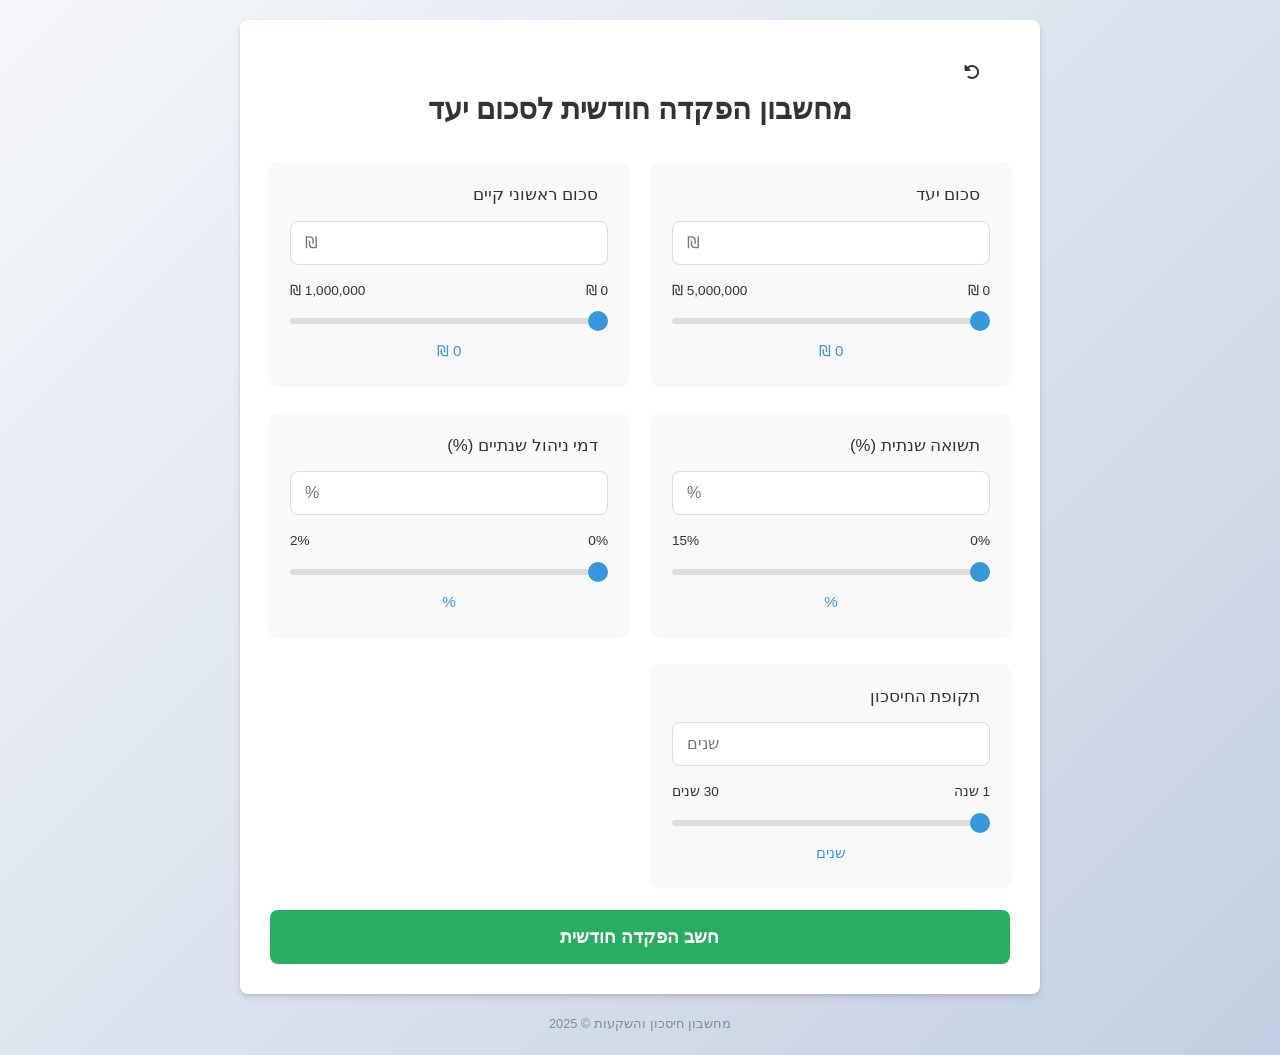
==== hafkada.html @ ba34ff88 "Add files via upload" ====
<!DOCTYPE html>
<html dir="rtl" lang="he">
<head>
    <meta charset="UTF-8">
    <meta name="viewport" content="width=device-width, initial-scale=1.0">
    <link href="https://cdnjs.cloudflare.com/ajax/libs/font-awesome/6.0.0-beta3/css/all.min.css" rel="stylesheet">
    <title>פיננסי-נט</title>
    <style>
        :root {
            --primary-color: #2c3e50;
            --secondary-color: #3498db;
            --accent-color: #27ae60;
            --light-color: #ecf0f1;
            --dark-color: #2c3e50;
            --error-color: #e74c3c;
            --shadow: 0 4px 6px rgba(0, 0, 0, 0.1), 0 1px 3px rgba(0, 0, 0, 0.08);
            --border-radius: 8px;
        }

        * {
            box-sizing: border-box;
            margin: 0;
            padding: 0;
            color:#333;
        }

        body {
            font-family: 'Segoe UI', Tahoma, Geneva, Verdana, sans-serif;
            line-height: 1.6;
            color: var(--dark-color);
            background: linear-gradient(135deg, #f5f7fa 0%, #c3cfe2 100%);
            min-height: 100vh;
            padding: 20px;
        }

        .container {
            max-width: 800px;
            margin: 0 auto;
        }

        .calculator {
            background-color: white;
            border-radius: var(--border-radius);
            padding: 30px;
            box-shadow: var(--shadow);
            margin-bottom: 20px;
        }

        h1 {
            color: var(--primary-color);
            text-align: center;
            margin-bottom: 30px;
            font-weight: 600;
            font-size: 1.8rem;
        }

        .form-grid {
            display: grid;
            grid-template-columns: 1fr;
            gap: 24px;
        }

        @media (min-width: 768px) {
            .form-grid {
                grid-template-columns: 1fr 1fr;
            }
        }

        .input-group {
            margin-bottom: 5px;
            background-color: #f9f9f9;
            padding: 20px;
            border-radius: var(--border-radius);
            box-shadow: 0 2px 4px rgba(0, 0, 0, 0.05);
        }

        label {
            display: block;
            margin-bottom: 12px;
            font-weight: 500;
            color: var(--primary-color);
            font-size: 1.05rem;
        }

        .input-wrapper {
            position: relative;
            margin-bottom: 15px;
        }

        input[type="number"] , input[type="text"] {
            width: 100%;
            padding: 12px 15px;
            border: 1px solid #ddd;
            border-radius: var(--border-radius);
            font-size: 16px;
            transition: all 0.3s ease;
            outline: none;
        }

        input[type="number"]:focus {
            border-color: var(--secondary-color);
            box-shadow: 0 0 0 3px rgba(52, 152, 219, 0.2);
        }

        input[type="range"] {
            width: 100%;
            margin: 10px 0;
            -webkit-appearance: none;
            height: 6px;
            background: #ddd;
            border-radius: 5px;
            outline: none;
        }

        input[type="range"]::-webkit-slider-thumb {
            -webkit-appearance: none;
            appearance: none;
            width: 20px;
            height: 20px;
            border-radius: 50%;
            background: var(--secondary-color);
            cursor: pointer;
            transition: all 0.2s ease;
        }

        input[type="range"]::-moz-range-thumb {
            width: 20px;
            height: 20px;
            border-radius: 50%;
            background: var(--secondary-color);
            cursor: pointer;
            border: none;
            transition: all 0.2s ease;
        }

        input[type="range"]::-webkit-slider-thumb:hover {
            background: var(--primary-color);
            transform: scale(1.1);
        }

        input[type="range"]::-moz-range-thumb:hover {
            background: var(--primary-color);
            transform: scale(1.1);
        }

        .range-display {
            display: flex;
            justify-content: space-between;
            font-size: 0.85rem;
            color: #666;
            margin-bottom: 5px;
        }

        .range-value {
            text-align: center;
            font-weight: 500;
            color: var(--secondary-color);
            font-size: 0.95rem;
            margin-top: 5px;
        }

        button {
            background-color: var(--accent-color);
            color: white;
            padding: 16px 24px;
            border: none;
            border-radius: var(--border-radius);
            cursor: pointer;
            font-size: 18px;
            font-weight: 600;
            width: 100%;
            transition: all 0.3s ease;
            margin-top: 20px;
        }

        button:hover {
            background-color: #219653;
            transform: translateY(-2px);
            box-shadow: 0 7px 14px rgba(0, 0, 0, 0.1), 0 3px 6px rgba(0, 0, 0, 0.08);
        }

        button:active {
            transform: translateY(1px);
        }

        .error {
            color: var(--error-color);
            margin-top: 15px;
            padding: 10px;
            border-radius: var(--border-radius);
            background-color: rgba(231, 76, 60, 0.1);
            display: none;
            text-align: center;
            font-weight: 500;
        }

        .result {
            margin-top: 30px;
            padding: 25px;
            background: linear-gradient(to right, rgba(39, 174, 96, 0.1), rgba(39, 174, 96, 0.2));
            border-radius: var(--border-radius);
            text-align: center;
            display: none;
            animation: fadeIn 0.5s;
            border-right: 4px solid var(--accent-color);
        }

        @keyframes fadeIn {
            from { opacity: 0; transform: translateY(-10px); }
            to { opacity: 1; transform: translateY(0); }
        }

        .result-title {
            font-size: 1.2rem;
            color: var(--primary-color);
            margin-bottom: 15px;
        }

        .result-amount {
            font-size: 2.2rem;
            font-weight: 700;
            color: var(--accent-color);
            margin: 10px 0;
        }

        .result-details {
            font-size: 1rem;
            color: var(--dark-color);
        }

        .input-suffix {
            position: absolute;
            left: 15px;
            top: 50%;
            transform: translateY(-50%);
            color: #777;
            font-weight: 500;
        }

        .credits {
            text-align: center;
            margin-top: 20px;
            font-size: 0.8rem;
            color: #888;
        }

        /* Tooltip styles */
        .tooltip {
            position: relative;
            display: inline-block;
            cursor: help;
            margin-right: 5px;
        }

        .tooltip-icon {
            background-color: #ddd;
            color: #666;
            border-radius: 50%;
            width: 16px;
            height: 16px;
            display: inline-flex;
            align-items: center;
            justify-content: center;
            font-size: 12px;
            font-weight: bold;
        }

        .tooltip-text {
            visibility: hidden;
            width: 200px;
            background-color: var(--dark-color);
            color: #fff;
            text-align: center;
            border-radius: 6px;
            padding: 8px;
            position: absolute;
            z-index: 1;
            bottom: 125%;
            right: 50%;
            margin-right: -100px;
            opacity: 0;
            transition: opacity 0.3s;
            font-size: 0.8rem;
        }

        .tooltip:hover .tooltip-text {
            visibility: visible;
            opacity: 1;
        }
        .closewindow{color:black;margin-top: 10px;margin-right: 30px;}
    </style>
</head>
<body>
    
    <div class="container">
        <div class="calculator">
            <div class='closewindow' onclick='window.parent.showMachshevonim();'><i class="fa-solid fa-rotate-left"></i>
            </div>
            <h1 style="color:var(--main-color);">מחשבון הפקדה חודשית לסכום יעד</h1>
            
            <div class="form-grid">
                <div class="input-group">
                    <label for="targetAmount" style="color:var(--main-color);" >
                        <div class="tooltip" >
                            <span  class="tooltip-text">סכום היעד בסוף התקופה</span>
                        </div>
                        סכום יעד
                    </label>
                    <div class="input-wrapper">
                        <input type="text" id="targetAmount" onchange="hideresult()"
                         value="" required>
                        <span class="input-suffix">₪</span>
                    </div>
                    <div class="range-display">
                        <span>0 ₪</span>
                        <span>5,000,000 ₪</span>
                    </div>
                    <input type="range" id="targetAmount_slider" min="0" max="5000000" step="10000" value="0" 
                        onchange="hideresult()">
                    <div class="range-value" id="targetAmount_value">1,000,000 ₪</div>
                </div>
                
                <div class="input-group">
                    <label for="initialAmount" style="color:var(--main-color);">
                        <div class="tooltip" >
                            <span class="tooltip-text">סכום ראשוני קיים</span>
                        </div>
                        סכום ראשוני קיים
                    </label>
                    <div class="input-wrapper">
                        <input type="text" id="initialAmount"  value="" onchange="hideresult()">
                        <span class="input-suffix">₪</span>
                    </div>
                    <div class="range-display">
                        <span>0 ₪</span>
                        <span>1,000,000 ₪</span>
                    </div>
                    <input type="range" id="initialAmount_slider" min="0" max="1000000" step="5000" value="0"
                         onchange="hideresult()">
                    <div class="range-value" id="initialAmount_value">0 ₪</div>
                </div>
                
                <div class="input-group">
                    <label for="interestRate" style="color: var(--main-color);">
                        <div class="tooltip">
                            <span class="tooltip-text">שיעור התשואה השנתית </span>
                        </div>
                         תשואה שנתית   (%)
                    </label>
                    <div class="input-wrapper">
                        <input type="text" id="interestRate" onchange="hideresult()"  value="">
                        <span class="input-suffix">%</span>
                    </div>
                    <div class="range-display">
                        <span>0%</span>
                        <span>15%</span>
                    </div>
                    <input type="range" id="interestRate_slider" min="0" max="20" step="0.1" value="0"
                         onchange="hideresult()">
                    <div class="range-value" id="interestRate_value">0%</div>
                </div>
                
                <div class="input-group">
                    <label for="managementFee" style="color:var(--main-color);">
                        <div class="tooltip">
                            <span class="tooltip-text">שיעור דמי הניהול מהחיסכון</span>
                        </div>
                       דמי ניהול שנתיים (%)
                    </label>
                    <div class="input-wrapper">
                        <input type="text" id="managementFee" onchange="hideresult()"  value="">
                        <span class="input-suffix">%</span>
                    </div>
                    <div class="range-display">
                        <span>0%</span>
                        <span>2%</span>
                    </div>
                    <input type="range" id="managementFee_slider" min="0" max="2" step="0.05" value="0"
                         onchange="hideresult()">
                    <div class="range-value" id="managementFee_value">0.5%</div>
                </div>
                
                <div class="input-group">
                    <label for="years" style="color:var(--main-color);">
                        <div class="tooltip">
                            <span class="tooltip-text">משך זמן החיסכון בשנים</span>
                        </div>
                        תקופת החיסכון
                    </label>
                    <div class="input-wrapper">
                        <input type="text" id="years"  onchange="hideresult()" value="">
                        <span class="input-suffix">שנים</span>
                    </div>
                    <div class="range-display">
                        <span>1 שנה</span>
                        <span>30 שנים</span>
                    </div>
                    <input type="range" id="years_slider" min="1" max="50" step="1" value="0"
                         onchange="hideresult()">
                    <div class="range-value" id="years_value">10 שנים</div>
                </div>
            </div>
            
            <button onclick="calculateMonthlyDeposit()">חשב הפקדה חודשית</button>
            <div id="errorMsg" class="error"></div>
            
            <div id="result" class="result">
                <div class="result-title">סכום ההפקדה החודשית הנדרש:</div>
                <div id="monthlyAmount" class="result-amount">0 ₪</div>
                <div id="resultDetails" class="result-details"></div>
            </div>
        </div>
        
        <div class="credits">
            מחשבון חיסכון והשקעות © 2025
        </div>
    </div>

    <script>
        // קישור בין מחוונים לשדות קלט
        const inputFields = ['targetAmount', 'initialAmount', 'interestRate', 'managementFee', 'years'];
        
        // הגדרת אירועים לסנכרון בין המחוונים והשדות
        inputFields.forEach(field => {
            const input = document.getElementById(field);
            const slider = document.getElementById(`${field}_slider`);
            const valueDisplay = document.getElementById(`${field}_value`);
            
            // עדכון המחוון כאשר הערך בשדה משתנה
            input.addEventListener('input', function() {
                slider.value = this.value;
                updateValueDisplay(field, this.value);
            });
            
            // עדכון השדה כאשר המחוון זז
            slider.addEventListener('input', function() {
                input.value = this.value;
                updateValueDisplay(field, this.value);
            });
            
            // עדכון ראשוני של תצוגת הערך
            updateValueDisplay(field, input.value);
        });

        function hideresult() {
            const resultElement = document.getElementById('result');
            resultElement.style.display = "none";
        }
        // פונקציה לעדכון תצוגת הערך של המחוון
        function updateValueDisplay(field, value) {
            const valueDisplay = document.getElementById(`${field}_value`);
            
            if (field === 'targetAmount' || field === 'initialAmount') {
                valueDisplay.textContent = `${numberWithCommas(value)} ₪`;
            } else if (field === 'interestRate' || field === 'managementFee') {
                valueDisplay.textContent = `${value}%`;
            } else if (field === 'years') {
                valueDisplay.textContent = value == 1 ? `שנה אחת` : `${value} שנים`;
            }
        }
        
        function calculateMonthlyDeposit() {
            // קלט מהמשתמש
            const targetAmount = parseFloat(document.getElementById('targetAmount').value);
            const initialAmount = parseFloat(document.getElementById('initialAmount').value);
            const annualInterestRate = parseFloat(document.getElementById('interestRate').value) / 100;
            const annualManagementFee = parseFloat(document.getElementById('managementFee').value) / 100;
            const years = parseInt(document.getElementById('years').value);
            
            const errorMsg = document.getElementById('errorMsg');
            const resultElement = document.getElementById('result');
            
            // בדיקת תקינות קלט
            if (isNaN(targetAmount) || isNaN(initialAmount) || isNaN(annualInterestRate) || 
                isNaN(annualManagementFee) || isNaN(years)) {
                errorMsg.textContent = "אנא מלא את כל השדות בערכים מספריים תקינים";
                errorMsg.style.display = "block";
                resultElement.style.display = "none";
                return;
            }
            
            if (targetAmount <= 0) {
                errorMsg.textContent = "סכום היעד חייב להיות גדול מאפס";
                errorMsg.style.display = "block";
                resultElement.style.display = "none";
                return;
            }
            
            if (initialAmount < 0) {
                errorMsg.textContent = "הסכום הראשוני לא יכול להיות שלילי";
                errorMsg.style.display = "block";
                resultElement.style.display = "none";
                return;
            }
            
            if (years <= 0) {
                errorMsg.textContent = "מספר השנים חייב להיות גדול מאפס";
                errorMsg.style.display = "block";
                resultElement.style.display = "none";
                return;
            }
            
            // מחיקת הודעות שגיאה קודמות
            errorMsg.style.display = "none";
            
            // חישוב ההפקדה החודשית הנדרשת
            const monthlyInterestRate = annualInterestRate / 12;
            const monthlyManagementFee = annualManagementFee / 12;
            const totalMonths = years * 12;
            
            let amount = initialAmount;
            let ribit=monthlyInterestRate-monthlyManagementFee;
            let monthlyDepositx=0;
            let machpil=Math.pow((1+ribit),totalMonths);
            let fvamount=initialAmount*machpil;
            

            while (amount < targetAmount) {
                amount=fvamount+monthlyDepositx*(Math.pow((1+ribit),totalMonths)-1)/ribit;
                monthlyDepositx+=1;
            }
            



            
            
            // עיגול התוצאה כלפי מעלה לשקל הקרוב
            monthlyDeposit = Math.ceil(monthlyDepositx);
            
            // הצגת התוצאה
            document.getElementById('monthlyAmount').textContent = `${numberWithCommas(monthlyDeposit)} ₪`;
            
            // התאמת הניסוח לפי מספר השנים
            let yearsText = years == 1 ? "שנה" : "שנים";
            document.getElementById('resultDetails').textContent = 
                `כדי להגיע ל-${numberWithCommas(targetAmount)} ₪ בתוך ${years} ${yearsText}`;
            resultElement.style.display = "block";
            
            // אנימציה לאזור התוצאה
            resultElement.style.animation = 'none';
            resultElement.offsetHeight; // גורם לדפדפן לעדכן את ה-DOM
            resultElement.style.animation = 'fadeIn 0.5s';
        }
        
        
        
        function numberWithCommas(x) {
            return Math.round(x).toString().replace(/\B(?=(\d{3})+(?!\d))/g, ",");
        }
    </script>
</body>
</html>
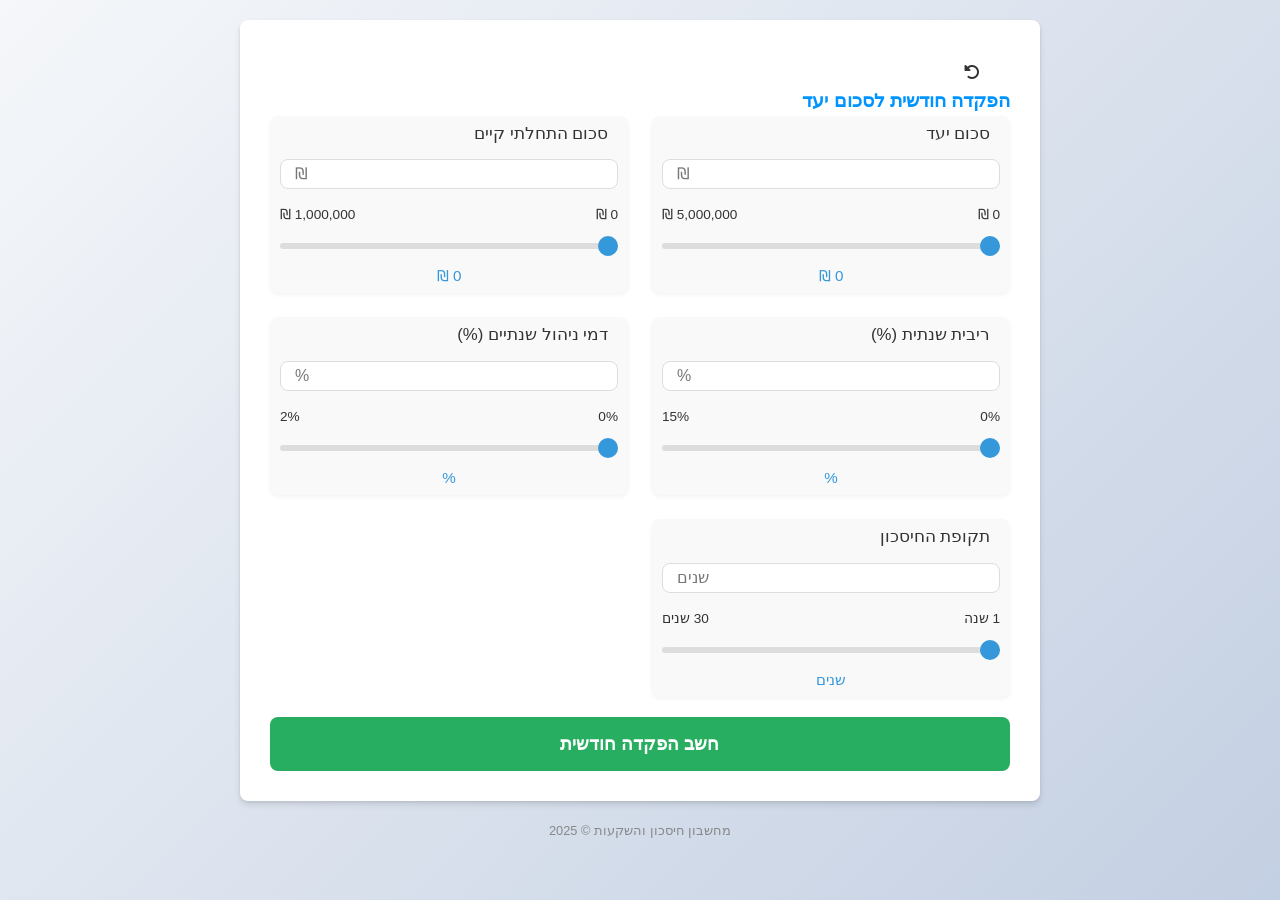
==== commit f11efb33: "Update hafkada.html" ====
--- a/hafkada.html
+++ b/hafkada.html
@@ -67,9 +67,8 @@
         }
 
         .input-group {
-            margin-bottom: 5px;
             background-color: #f9f9f9;
-            padding: 20px;
+            padding: 5px 10px;
             border-radius: var(--border-radius);
             box-shadow: 0 2px 4px rgba(0, 0, 0, 0.05);
         }
@@ -89,7 +88,7 @@
 
         input[type="number"] , input[type="text"] {
             width: 100%;
-            padding: 12px 15px;
+            padding: 5px 10px;
             border: 1px solid #ddd;
             border-radius: var(--border-radius);
             font-size: 16px;
@@ -296,7 +295,7 @@
         <div class="calculator">
             <div class='closewindow' onclick='window.parent.showMachshevonim();'><i class="fa-solid fa-rotate-left"></i>
             </div>
-            <h1 style="color:var(--main-color);">מחשבון הפקדה חודשית לסכום יעד</h1>
+            <h3 style="color:rgba(0,148,254);"> הפקדה חודשית לסכום יעד</h3>
             
             <div class="form-grid">
                 <div class="input-group">
@@ -323,9 +322,9 @@
                 <div class="input-group">
                     <label for="initialAmount" style="color:var(--main-color);">
                         <div class="tooltip" >
-                            <span class="tooltip-text">סכום ראשוני קיים</span>
+                            <span class="tooltip-text">סכום התחלתי קיים</span>
                         </div>
-                        סכום ראשוני קיים
+                        סכום התחלתי קיים
                     </label>
                     <div class="input-wrapper">
                         <input type="text" id="initialAmount"  value="" onchange="hideresult()">
@@ -343,9 +342,9 @@
                 <div class="input-group">
                     <label for="interestRate" style="color: var(--main-color);">
                         <div class="tooltip">
-                            <span class="tooltip-text">שיעור התשואה השנתית </span>
+                            <span class="tooltip-text">שיעור הריבית השנתית </span>
                         </div>
-                         תשואה שנתית   (%)
+                         ריבית שנתית   (%)
                     </label>
                     <div class="input-wrapper">
                         <input type="text" id="interestRate" onchange="hideresult()"  value="">
